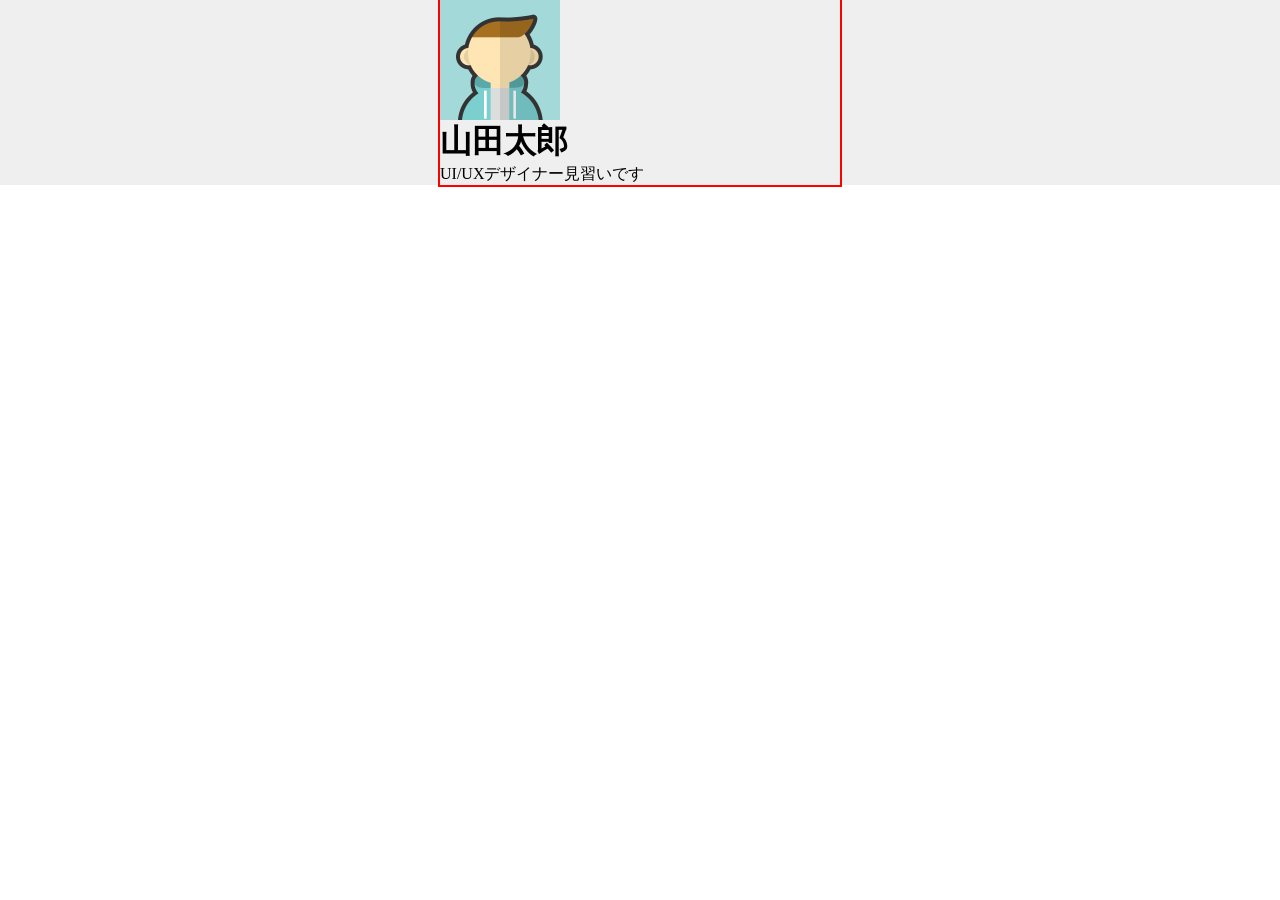
==== MyPortfolio/index.html @ d80d4439 "initial commit" ====
<!DOCTYPE html>
<html lang="ja">
<head>
  <meta charset="UTF-8">
  <meta http-equiv="X-UA-Compatible" content="IE=edge">
  <meta name="viewport" content="width=device-width, initial-scale=1.0">
  <title>山田太郎のポートフォリオサイト</title>
  <link rel="icon" href="img/favicon.png">
  <link rel="stylesheet" href="css/style.css">
</head>
<body>
  <header>
    <!-- 画像や文字を中央揃えにしたい -->
    <div class="container">
      <img src="img/taro.png" alt="太郎のアイコン"
           width="120"
           height="120">
      <h1>山田太郎</h1>
      <p>UI/UXデザイナー見習いです</p>
    </div>
  </header>
</body>
</html>
---- MyPortfolio/css/style.css ----
/* common */

/* 謎のスペースが生まれないように */
body {
  margin: 0;
}

/* 画像を背景色と合わせる（はみ出さないようにする）設定 */
img {
  vertical-align: bottom;
}

/* 画像との幅をなくす */
h1,
p {
  margin: 0;
}

/* header */

header {
  background:  #efefef;
}

header .container {
  width: 400px;
  margin: 0 auto;
  outline: 2px solid red;
}

/* main */

/* footer */
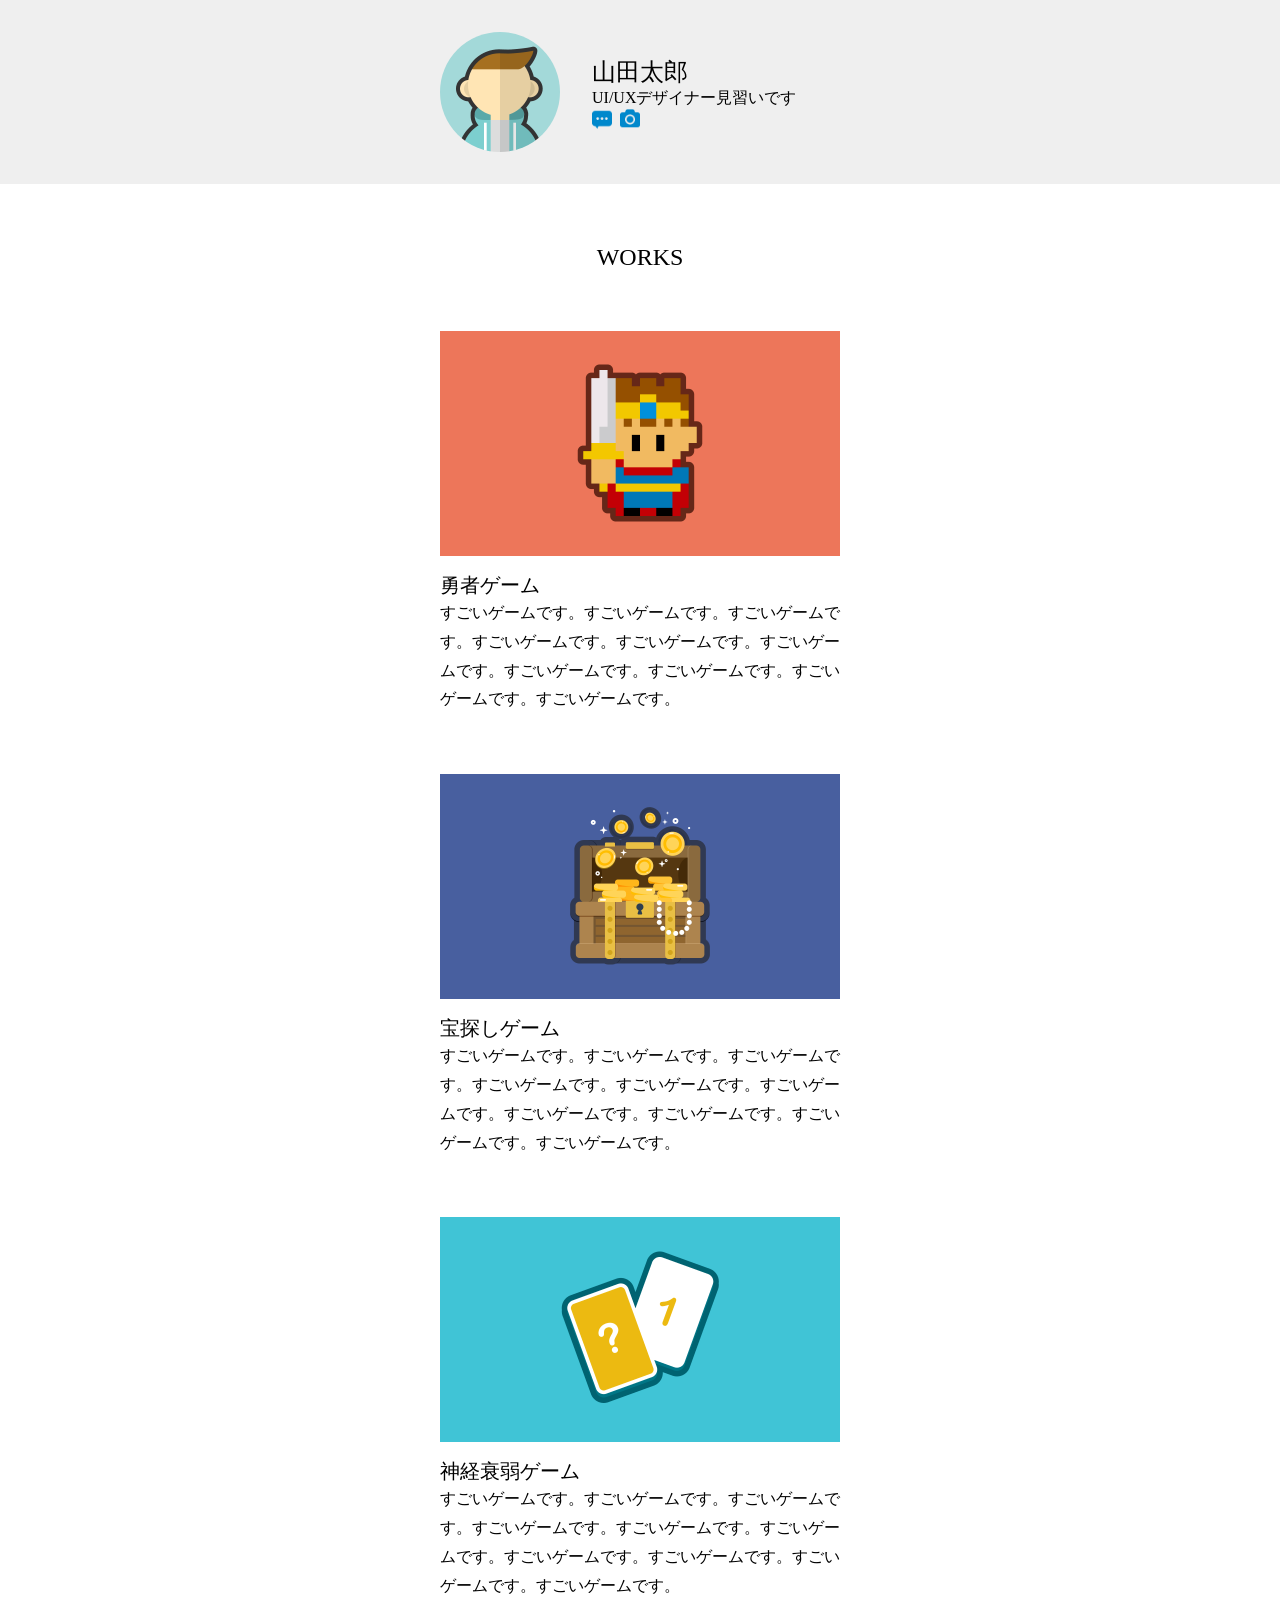
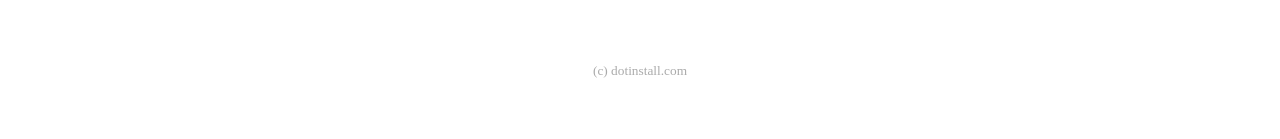
==== commit 2d269044: "fix" ====
--- a/MyPortfolio/index.html
+++ b/MyPortfolio/index.html
@@ -10,14 +10,77 @@
 </head>
 <body>
   <header>
-    <!-- 画像や文字を中央揃えにしたい -->
     <div class="container">
-      <img src="img/taro.png" alt="太郎のアイコン"
-           width="120"
-           height="120">
-      <h1>山田太郎</h1>
-      <p>UI/UXデザイナー見習いです</p>
+      <div>
+        <img
+          src="img/taro.png"
+          alt="太郎のアイコン"
+          width="120"
+          height="120"
+          class="icon">
+      </div>
+      <div>
+        <h1>山田太郎</h1>
+        <p>UI/UXデザイナー見習いです</p>
+        <ul>
+          <li>
+            <a href="#">
+              <img
+                src="img/blog.png"
+                alt="ブログアイコン"
+                width="20"
+                height="20">
+            </a>
+          </li>
+          <li>
+            <a href="#">
+              <img
+                src="img/photos.png"
+                alt="写真アイコン"
+                width="20"
+                height="20">
+            </a>
+          </li>
+        </ul>
+      </div>
     </div>
   </header>
-</body>
-</html>+
+  <main>
+    <div class="container">
+      <h1>WORKS</h1>
+        <section>
+          <img 
+            src="img/work1.png"
+            alt="勇者ゲーム"
+            width="400"
+            height="225">
+          <h2>勇者ゲーム</h2>
+          <p>すごいゲームです。すごいゲームです。すごいゲームです。すごいゲームです。すごいゲームです。すごいゲームです。すごいゲームです。すごいゲームです。すごいゲームです。すごいゲームです。</p>
+        </section>
+        <section>
+          <img 
+            src="img/work2.png"
+            alt="宝探しゲーム"
+            width="400"
+            height="225">
+          <h2>宝探しゲーム</h2>
+          <p>すごいゲームです。すごいゲームです。すごいゲームです。すごいゲームです。すごいゲームです。すごいゲームです。すごいゲームです。すごいゲームです。すごいゲームです。すごいゲームです。</p>
+        </section>
+        <section>
+          <img 
+            src="img/work3.png"
+            alt="神経衰弱ゲーム"
+            width="400"
+            height="225">
+          <h2>神経衰弱ゲーム</h2>
+          <p>すごいゲームです。すごいゲームです。すごいゲームです。すごいゲームです。すごいゲームです。すごいゲームです。すごいゲームです。すごいゲームです。すごいゲームです。すごいゲームです。</p>
+        </section>
+
+    </div>
+  </main>
+
+  <footer>
+    <small>(c) dotinstall.com</small>
+  </footer>
+</body>
--- a/MyPortfolio/css/style.css
+++ b/MyPortfolio/css/style.css
@@ -12,8 +12,19 @@
 
 /* 画像との幅をなくす */
 h1,
+h2, 
 p {
   margin: 0;
+}
+
+h1,
+h2 {
+  font-weight: normal;
+}
+
+.container {
+  width: 400px;
+  margin: 0 auto;
 }
 
 /* header */
@@ -23,11 +34,77 @@
 }
 
 header .container {
-  width: 400px;
-  margin: 0 auto;
-  outline: 2px solid red;
+  /* width: 400px;
+  margin: 0 auto; */
+  /* headerがどこまでか分かりやすくするため（目印） */
+  /* outline: 2px solid red; */
+  padding: 32px 0;
+  /* フレックスボックスの設定 (スタイルを整える）*/
+  display: flex;
+  align-items: center;
+}
+
+header .container div + div {
+  margin-left: 32px;
+}
+  
+header h1 {
+  /* font-weight: normal; */
+  font-size: 24px;
+}
+
+header ul {
+  list-style: none;
+  margin: 0;
+  padding: 0;
+  display: flex;
+}
+
+header ul li + li {
+  margin-left: 8px;
+}
+
+header .icon {
+  border-radius: 50%;
 }
 
 /* main */
 
-/* footer */+/* main .container {
+  width: 400px;
+  margin: 0 auto;
+} */
+
+main h1 {
+  font-size: 24px;
+  /* font-weight: normal; */
+  text-align: center;
+  /* padding と margin の違い（こだわりなければpaddingがおすすめ） */
+  /* 枠からはみ出したくない時はmarginを使う */
+  padding: 60px 0;
+  /* margin: 60px 0; */
+  /* background: pink; */
+  /* border-bottom: 1px solid red; */
+}
+
+main h2 {
+  /* font-weight: normal; */
+  font-size: 20px;
+  margin-top: 16px;
+}
+
+main p {
+  line-height: 1.8;
+}
+
+main section + section {
+  margin-top: 60px;
+}
+
+/* footer */
+
+footer {
+  padding: 60px 0;
+  text-align: center;
+  color:  #aaa;
+}
